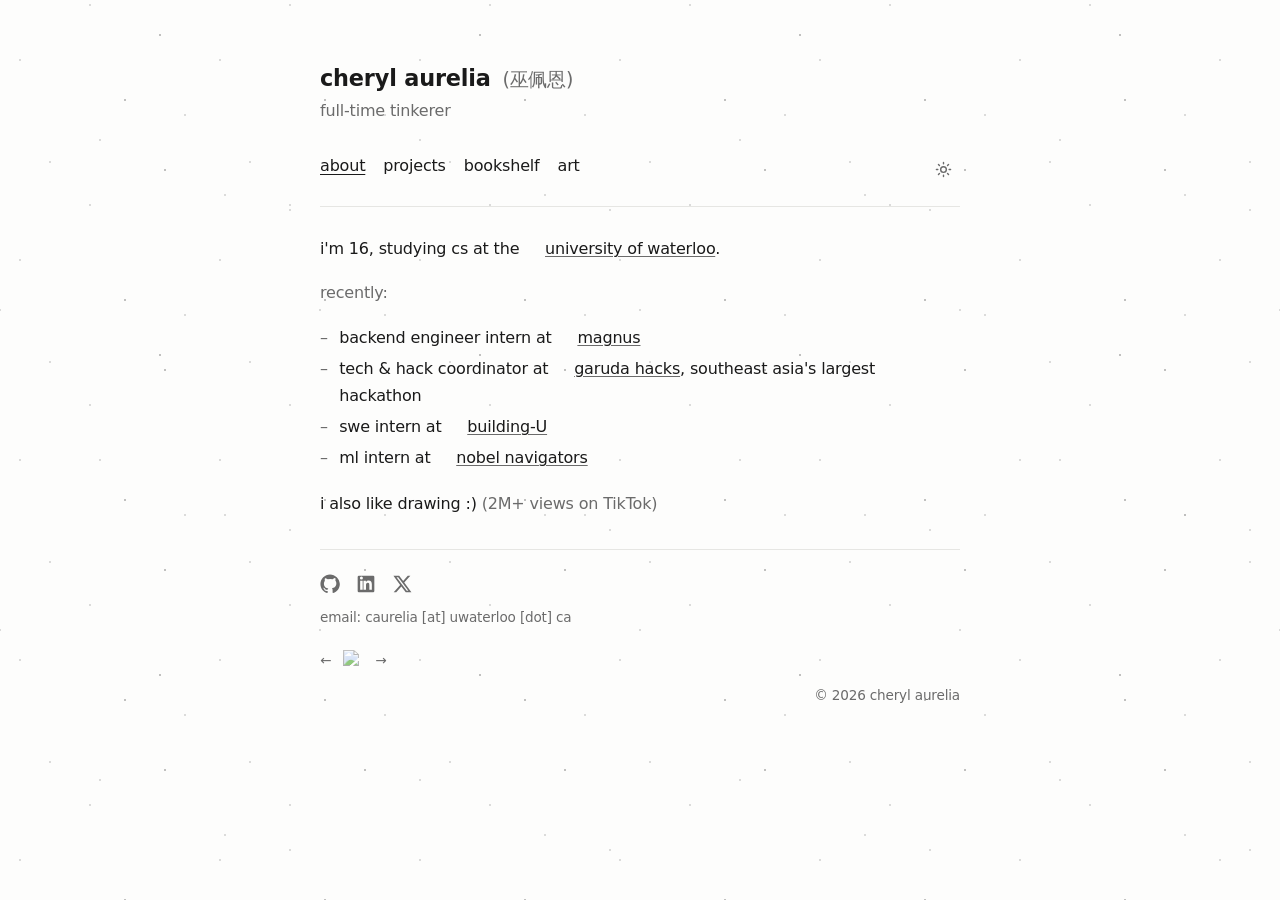
==== index.html @ ae80e00c "remove blog, add art" ====
<!doctype html>
<html lang="en">
<head>
  <meta charset="utf-8">
  <meta name="viewport" content="width=device-width, initial-scale=1">
  <title>cheryl aurelia</title>
  <meta name="description" content="cheryl's personal website.">
  <link rel="icon" href="/favicon.svg" type="image/svg+xml">
  <link rel="stylesheet" href="/style.css">
  <script>(function(){try{var t=localStorage.getItem('theme');if(t)document.documentElement.setAttribute('data-theme',t);}catch(e){}})();</script>
</head>
<body>
  <main class="wrap">
    <header>
      <h1>cheryl aurelia <span class="muted name-zh">(巫佩恩)</span></h1>
      <p class="tagline">full-time tinkerer</p>
    </header>

    <nav>
      <a href="/about" data-tab="about">about</a>
      <a href="/projects" data-tab="projects">projects</a>
      <a href="/bookshelf" data-tab="bookshelf">bookshelf</a>
      <a href="/art" data-tab="art">art</a>
      <button class="theme-toggle" type="button" aria-label="Toggle dark mode" title="Toggle theme">
        <svg class="sun" viewBox="0 0 24 24" fill="none" stroke="currentColor" stroke-width="2" stroke-linecap="round"><circle cx="12" cy="12" r="4"/><path d="M12 2v2M12 20v2M4.9 4.9l1.4 1.4M17.7 17.7l1.4 1.4M2 12h2M20 12h2M4.9 19.1l1.4-1.4M17.7 6.3l1.4-1.4"/></svg>
        <svg class="moon" viewBox="0 0 24 24" fill="currentColor"><path d="M21 12.8A9 9 0 1 1 11.2 3a7 7 0 0 0 9.8 9.8z"/></svg>
      </button>
    </nav>

    <!-- about -->
    <section data-panel="about">
      <p>i'm 16, studying cs at the <img class="inline-icon" src="https://uwaterloo.ca/profiles/uw_base_profile/themes/uw_fdsu_theme_resp/icon.svg" alt="" aria-hidden="true"><a href="https://uwaterloo.ca/">university of waterloo</a>.</p>

      <p> <span class="muted">recently:</span></p>
      <ul class="bullets">
        <li>backend engineer intern at <img class="inline-icon" src="https://www.magnusdigital.co.id/images/magnusnewlogo.jpg" alt="" aria-hidden="true"><a href="https://www.magnusdigital.co.id">magnus</a></li>
        <li>tech &amp; hack coordinator at <img class="inline-icon" src="https://www.garudahacks.com/icon.svg?icon.0082xu-u0vfq9.svg" alt="" aria-hidden="true"><a href="https://www.garudahacks.com">garuda hacks</a>, southeast asia's largest hackathon</li>
        <li>swe intern at <img class="inline-icon" src="https://building-u.com/wp-content/uploads/BUlogoA-150x150.png" alt="" aria-hidden="true"><a href="https://building-u.com">building-U</a></li>
        <li>ml intern at <img class="inline-icon" src="https://www.nobelnavigators.com/wp-content/uploads/2021/09/cropped-NE_Fav_512-192x192.jpg" alt="" aria-hidden="true"><a href="https://www.nobelnavigators.com">nobel navigators</a></li>
      </ul>

      <p>i also like drawing :) <span class="muted">(2M+ views on TikTok)</span> </p>
    </section>

    <!-- projects -->
    <section data-panel="projects" hidden>
      <div class="project">
        <a href="https://github.com/cherylaurelia/Carbon-Mail">carbon mail</a>
        <p class="desc">1st place @ dragon hacks 2.0 (jakarta intercultural school)</p>
      </div>
      <div class="project">
        <a href="https://tokenboard.sh">tokenboard</a>
        <p class="desc">a leaderboard for your agentic-coding usage</p>
      </div>
      <div class="project">
        <a href="https://yc-caveman.vercel.app/">a caveman's guide to yc</a>
        <p class="desc">a caveman's guide to yc startups</p>
      </div>
      <div class="project">
        <a href="https://github.com/cherylaurelia/ViSim">visim</a>
        <p class="desc">type in a physics concept and get back a visual simulation</p>
      </div>
    </section>

    <!-- books -->
    <section data-panel="bookshelf" hidden>
      <p class="list-intro"><span class="muted">books i'm reading or have read</span></p>
      <ul class="list">
        <li><span>Zero to One <span class="muted">— Peter Thiel</span></span></li>
        <li><span>The Hard Thing About Hard Things <span class="muted">— Ben Horowitz</span></span></li>
        <li><span>The Worlds I See <span class="muted">— Fei-Fei Li</span></span></li>
      </ul>
    </section>

    <!-- art -->
    <section data-panel="art" hidden>
      <p class="muted">coming soon :)</p>
    </section>

    <footer>
      <div class="socials">
        <a href="https://github.com/cherylaurelia" aria-label="GitHub" title="GitHub" target="_blank" rel="noopener">
          <svg viewBox="0 0 24 24" fill="currentColor"><path d="M12 .5C5.7.5.5 5.7.5 12c0 5.1 3.3 9.4 7.9 10.9.6.1.8-.2.8-.6v-2c-3.2.7-3.9-1.4-3.9-1.4-.5-1.3-1.3-1.7-1.3-1.7-1.1-.7.1-.7.1-.7 1.2.1 1.8 1.2 1.8 1.2 1 1.8 2.7 1.3 3.4 1 .1-.8.4-1.3.7-1.6-2.6-.3-5.3-1.3-5.3-5.8 0-1.3.5-2.3 1.2-3.1-.1-.3-.5-1.5.1-3.1 0 0 1-.3 3.3 1.2a11.5 11.5 0 0 1 6 0C17.3 4.5 18.3 4.8 18.3 4.8c.6 1.6.2 2.8.1 3.1.8.8 1.2 1.8 1.2 3.1 0 4.5-2.7 5.5-5.3 5.8.4.4.8 1.1.8 2.2v3.3c0 .4.2.7.8.6 4.6-1.5 7.9-5.8 7.9-10.9C23.5 5.7 18.3.5 12 .5z"/></svg>
        </a>
        <a href="https://www.linkedin.com/in/cheryl-aurelia" aria-label="LinkedIn" title="LinkedIn" target="_blank" rel="noopener">
          <svg viewBox="0 0 24 24" fill="currentColor"><path d="M20.5 2h-17A1.5 1.5 0 0 0 2 3.5v17A1.5 1.5 0 0 0 3.5 22h17a1.5 1.5 0 0 0 1.5-1.5v-17A1.5 1.5 0 0 0 20.5 2zM8 19H5V8h3v11zM6.5 6.7a1.8 1.8 0 1 1 0-3.6 1.8 1.8 0 0 1 0 3.6zM19 19h-3v-5.6c0-1.3 0-3-1.8-3S12 11.8 12 13.3V19H9V8h2.9v1.5h.1A3.2 3.2 0 0 1 15 7.8c3 0 4 2 4 4.6V19z"/></svg>
        </a>
        <a href="https://x.com/cherylaureliawu" aria-label="X" title="X" target="_blank" rel="noopener">
          <svg viewBox="0 0 24 24" fill="currentColor"><path d="M18.9 2H22l-7.3 8.3L23.3 22h-6.8l-5.3-7-6.1 7H2l7.8-8.9L1.7 2h6.9l4.8 6.4L18.9 2zm-1.2 18h1.9L7.4 4H5.4l12.3 16z"/></svg>
        </a>
      </div>
      <p class="email">email: caurelia [at] uwaterloo [dot] ca</p>
      <div class="webring">
        <a href="https://cs.uwatering.com/#https://cherylaurelia.com?nav=prev" title="previous site">←</a>
        <a class="ring-icon" href="https://cs.uwatering.com/#https://cherylaurelia.com" title="CS Webring"><img src="https://cs.uwatering.com/icon.black.svg" alt="CS Webring"></a>
        <a href="https://cs.uwatering.com/#https://cherylaurelia.com?nav=next" title="next site">→</a>
      </div>
      <p class="copyright">© <span id="year"></span> cheryl aurelia</p>
    </footer>
  </main>
  <script src="/theme.js"></script>
 <script data-goatcounter="https://cherylaurelia.goatcounter.com/count" async src="//gc.zgo.at/count.js"></script>
</body>
</html>
---- style.css ----
:root {
  --bg: #fdfdfc;
  --fg: #1a1a1a;
  --muted: #6b6b6b;
  --accent: #2b5cff;
  --border: #e6e6e3;
  --maxw: 640px;
  --star: rgba(0, 0, 0, 0.45);
}

:root[data-theme="dark"],
:root.dark {
  --bg: #111110;
  --fg: #e8e8e6;
  --muted: #9a9a96;
  --accent: #7aa2ff;
  --border: #2a2a28;
  --star: rgba(255, 255, 255, 0.85);
}

@media (prefers-color-scheme: dark) {
  :root:not([data-theme="light"]) {
    --bg: #111110;
    --fg: #e8e8e6;
    --muted: #9a9a96;
    --accent: #7aa2ff;
    --border: #2a2a28;
    --star: rgba(255, 255, 255, 0.85);
  }
}

* { box-sizing: border-box; }

html { -webkit-text-size-adjust: 100%; }

body {
  background: var(--bg);
  color: var(--fg);
  font-family: -apple-system, BlinkMacSystemFont, "SF Pro Text", "Segoe UI",
    system-ui, Roboto, Helvetica, Arial, sans-serif;
  font-size: 16px;
  line-height: 1.7;
  letter-spacing: -0.011em;
  margin: 0;
  padding: 0 20px;
  -webkit-font-smoothing: antialiased;
  text-rendering: optimizeLegibility;
  transition: background-color 0.2s ease, color 0.2s ease;
}

body::before,
body::after {
  content: "";
  position: fixed;
  inset: -60px; 
  z-index: 0;
  pointer-events: none;
  background-repeat: repeat;
  transition: transform 0.5s ease-out;
}
body::before {
  transform: translate(calc(var(--px, 0) * -10px), calc(var(--py, 0) * -10px));
  background-image:
    radial-gradient(1.5px 1.5px at 25px 30px, var(--star), transparent),
    radial-gradient(1px 1px at 80px 120px, var(--star), transparent),
    radial-gradient(1px 1px at 150px 65px, var(--star), transparent),
    radial-gradient(1.5px 1.5px at 185px 160px, var(--star), transparent),
    radial-gradient(1px 1px at 110px 22px, var(--star), transparent),
    radial-gradient(1px 1px at 45px 175px, var(--star), transparent);
  background-size: 200px 200px;
  animation: twinkle 4s ease-in-out infinite;
}
body::after {
  transform: translate(calc(var(--px, 0) * -22px), calc(var(--py, 0) * -22px));
  background-image:
    radial-gradient(1px 1px at 60px 50px, var(--star), transparent),
    radial-gradient(1.5px 1.5px at 220px 95px, var(--star), transparent),
    radial-gradient(1px 1px at 160px 200px, var(--star), transparent),
    radial-gradient(1px 1px at 285px 255px, var(--star), transparent),
    radial-gradient(1px 1px at 30px 270px, var(--star), transparent);
  background-size: 320px 320px;
  animation: twinkle 6s ease-in-out infinite 1.5s;
}
@keyframes twinkle {
  0%, 100% { opacity: 0.25; }
  50% { opacity: 0.7; }
}
@media (prefers-reduced-motion: reduce) {
  body::before, body::after { animation: none; opacity: 0.28; }
}

.wrap {
  position: relative;
  z-index: 1;
  max-width: var(--maxw);
  margin: 0 auto;
  padding: 64px 0 96px;
}

a {
  color: inherit;
  text-decoration: underline;
  text-underline-offset: 2px;
  text-decoration-thickness: 0.5px;
  text-decoration-color: var(--muted);
}
a:hover { color: var(--muted); }

h1, h2, h3 {
  font-weight: 600;
  line-height: 1.3;
}
h1 { font-size: 1.4rem; margin: 0 0 4px; }
h2 { font-size: 1.05rem; margin: 40px 0 12px; }
[data-panel] > :first-child { margin-top: 0; }

.tagline { color: var(--muted); margin: 0 0 28px; }

nav {
  display: flex;
  flex-wrap: wrap;
  gap: 18px;
  margin-bottom: 28px;
  padding-bottom: 20px;
  border-bottom: 1px solid var(--border);
}
nav a {
  color: var(--fg);
  text-decoration: none;
}
nav a.active { text-decoration: underline; text-underline-offset: 3px; }
nav a:hover { color: var(--muted); }

.theme-toggle {
  margin-left: auto;
  background: none;
  border: none;
  color: var(--muted);
  width: 34px;
  height: 34px;
  display: inline-flex;
  align-items: center;
  justify-content: center;
  cursor: pointer;
  padding: 0;
  transition: color 0.2s ease;
}
.theme-toggle:hover { color: var(--fg); }
.theme-toggle svg { width: 17px; height: 17px; display: block; }

.theme-toggle .moon { display: none; }
:root[data-theme="dark"] .theme-toggle .moon,
:root.dark .theme-toggle .moon { display: block; }
:root[data-theme="dark"] .theme-toggle .sun,
:root.dark .theme-toggle .sun { display: none; }
@media (prefers-color-scheme: dark) {
  :root:not([data-theme="light"]) .theme-toggle .moon { display: block; }
  :root:not([data-theme="light"]) .theme-toggle .sun { display: none; }
}

.socials {
  display: flex;
  gap: 16px;
  margin: 24px 0 0;
}
.socials a {
  color: var(--muted);
  display: inline-flex;
  text-decoration: none;
}
.socials a:hover { color: var(--accent); }
.socials svg { width: 20px; height: 20px; display: block; }

.list { list-style: none; padding: 0; margin: 0; }

[data-panel] > .list:first-child { margin-top: -28px; margin-bottom: -28px; }
.list li {
  display: flex;
  justify-content: space-between;
  align-items: baseline;
  gap: 16px;
  padding: 11px 0;
  border-bottom: 1px solid var(--border);
}
.list li:last-child { border-bottom: none; }
.list .date { color: var(--muted); white-space: nowrap; font-size: 0.85rem; }

.post .back {
  display: inline-block;
  color: var(--muted);
  text-decoration: none;
  font-size: 0.9rem;
  margin-bottom: 8px;
}
.post .back:hover { color: var(--fg); }
.post h2 { margin-top: 12px; }
.post-date { color: var(--muted); font-size: 0.85rem; margin: 0 0 24px; }

.project { padding: 14px 0; border-bottom: 1px solid var(--border); }
.project:last-child { border-bottom: none; }
.project .desc { color: var(--muted); margin: 2px 0 0; }

.ama-item { margin: 0 0 24px; }
.ama-item .q { font-weight: 600; margin: 0 0 4px; }
.ama-item .a { color: var(--muted); margin: 0; }

p { margin: 0 0 16px; }

.list-intro { margin: 0 0 8px; }

.muted { color: var(--muted); }

.name-zh {
  font-size: 0.85em;
  font-weight: 400;
  margin-left: 4px;
}

.bullets {
  margin: 4px 0 16px;
  padding-left: 1.2em;
  list-style: none;
}
.bullets li {
  position: relative;
  padding: 2px 0;
}
.bullets li::before {
  content: "–";
  position: absolute;
  left: -1.2em;
  color: var(--muted);
}

.inline-icon {
  height: 1em;
  width: 1em;
  vertical-align: -0.15em;
  margin-right: 0.3em;
  border-radius: 3px;
}

footer {
  margin-top: 32px;
  padding-top: 24px;
  border-top: 1px solid var(--border);
  color: var(--muted);
  font-size: 0.85rem;
}
footer .socials { margin: 0 0 12px; }
.email { margin: 0 0 20px; }
.copyright { text-align: right; }
.webring {
  display: flex;
  align-items: center;
  gap: 12px;
  flex-wrap: wrap;
  margin-bottom: 12px;
}
.webring .label { color: var(--fg); }
.webring a { text-decoration: none; }
.ring-icon { display: inline-flex; }
.ring-icon img { width: 20px; height: 20px; opacity: 0.65; display: block; }
.ring-icon:hover img { opacity: 1; }

:root[data-theme="dark"] .ring-icon img,
:root.dark .ring-icon img { filter: invert(1); }
@media (prefers-color-scheme: dark) {
  :root:not([data-theme="light"]) .ring-icon img { filter: invert(1); }
}
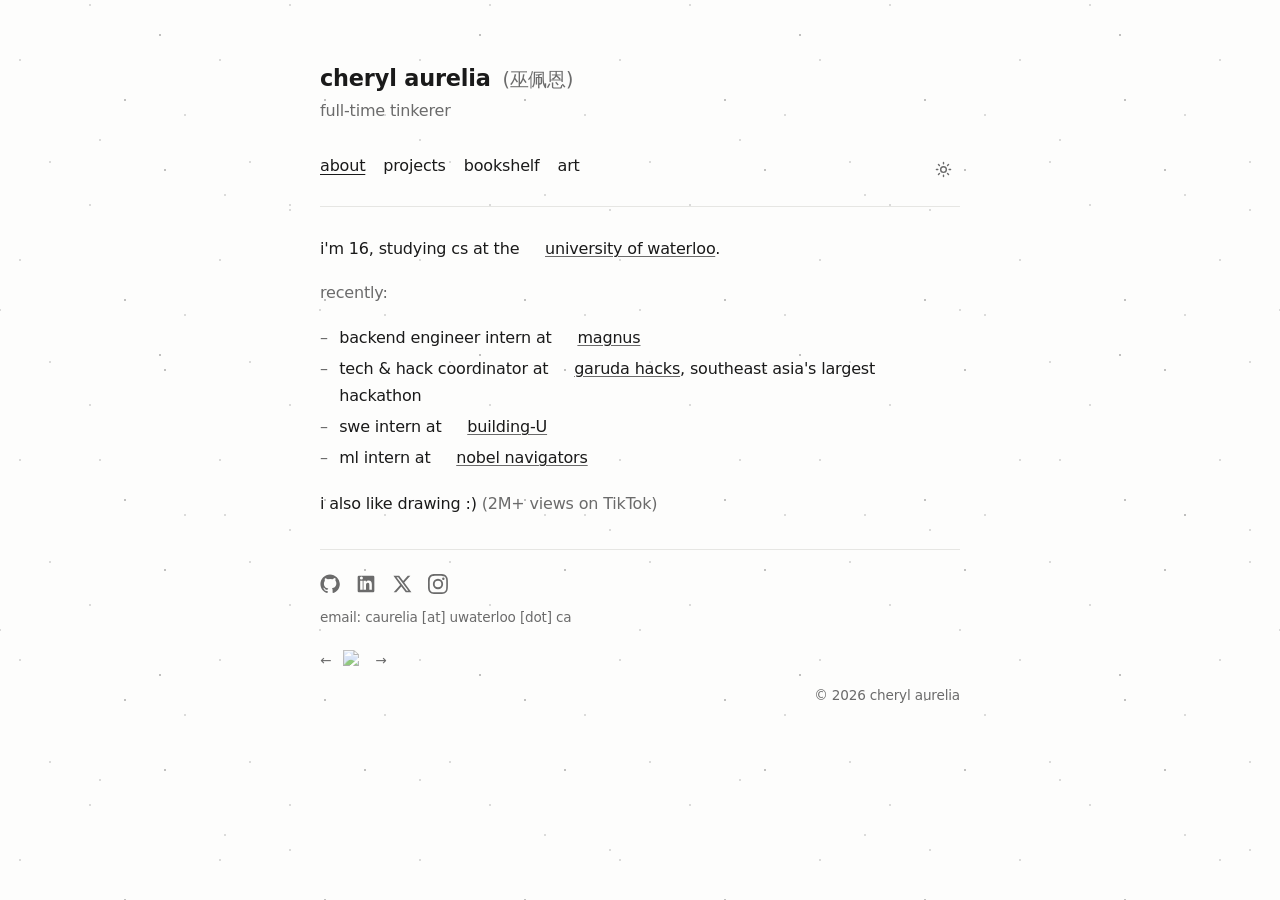
==== commit 8c05c247: "Add Instagram link to footer socials" ====
--- a/index.html
+++ b/index.html
@@ -74,7 +74,7 @@
 
     <!-- art -->
     <section data-panel="art" hidden>
-      <p class="muted">coming soon :)</p>
+      <p class="muted">coming soon</p>
     </section>
 
     <footer>
@@ -87,6 +87,9 @@
         </a>
         <a href="https://x.com/cherylaureliawu" aria-label="X" title="X" target="_blank" rel="noopener">
           <svg viewBox="0 0 24 24" fill="currentColor"><path d="M18.9 2H22l-7.3 8.3L23.3 22h-6.8l-5.3-7-6.1 7H2l7.8-8.9L1.7 2h6.9l4.8 6.4L18.9 2zm-1.2 18h1.9L7.4 4H5.4l12.3 16z"/></svg>
+        </a>
+        <a href="https://www.instagram.com/cherylaurelia__" aria-label="Instagram" title="Instagram" target="_blank" rel="noopener">
+          <svg viewBox="0 0 24 24" fill="currentColor"><path d="M12 2.2c3.2 0 3.6 0 4.9.1 1.2.1 1.8.2 2.2.4.6.2 1 .5 1.4.9.4.4.7.8.9 1.4.2.4.4 1 .4 2.2.1 1.3.1 1.7.1 4.9s0 3.6-.1 4.9c-.1 1.2-.2 1.8-.4 2.2-.2.6-.5 1-.9 1.4-.4.4-.8.7-1.4.9-.4.2-1 .4-2.2.4-1.3.1-1.7.1-4.9.1s-3.6 0-4.9-.1c-1.2-.1-1.8-.2-2.2-.4-.6-.2-1-.5-1.4-.9-.4-.4-.7-.8-.9-1.4-.2-.4-.4-1-.4-2.2-.1-1.3-.1-1.7-.1-4.9s0-3.6.1-4.9c.1-1.2.2-1.8.4-2.2.2-.6.5-1 .9-1.4.4-.4.8-.7 1.4-.9.4-.2 1-.4 2.2-.4 1.3-.1 1.7-.1 4.9-.1zM12 0C8.7 0 8.3 0 7 .1 5.8.2 4.9.4 4.1.7c-.8.3-1.5.8-2.2 1.4C1.3 2.8.8 3.5.5 4.3.2 5.1 0 6 0 7.2c-.1 1.3-.1 1.7-.1 4.8s0 3.5.1 4.8c.1 1.3.3 2.1.6 2.9.3.8.8 1.5 1.4 2.2.7.7 1.4 1.1 2.2 1.4.8.3 1.7.5 2.9.6 1.3.1 1.7.1 4.8.1s3.5 0 4.8-.1c1.3-.1 2.1-.3 2.9-.6.8-.3 1.5-.8 2.2-1.4.7-.7 1.1-1.4 1.4-2.2.3-.8.5-1.7.6-2.9.1-1.3.1-1.7.1-4.8s0-3.5-.1-4.8c-.1-1.3-.3-2.1-.6-2.9-.3-.8-.8-1.5-1.4-2.2-.7-.7-1.4-1.1-2.2-1.4-.8-.3-1.7-.5-2.9-.6C15.6 0 15.2 0 12 0zm0 5.8a6.2 6.2 0 1 0 0 12.4 6.2 6.2 0 0 0 0-12.4zM12 16a4 4 0 1 1 0-8 4 4 0 0 1 0 8zm6.4-11.8a1.4 1.4 0 1 0 0 2.9 1.4 1.4 0 0 0 0-2.9z"/></svg>
         </a>
       </div>
       <p class="email">email: caurelia [at] uwaterloo [dot] ca</p>
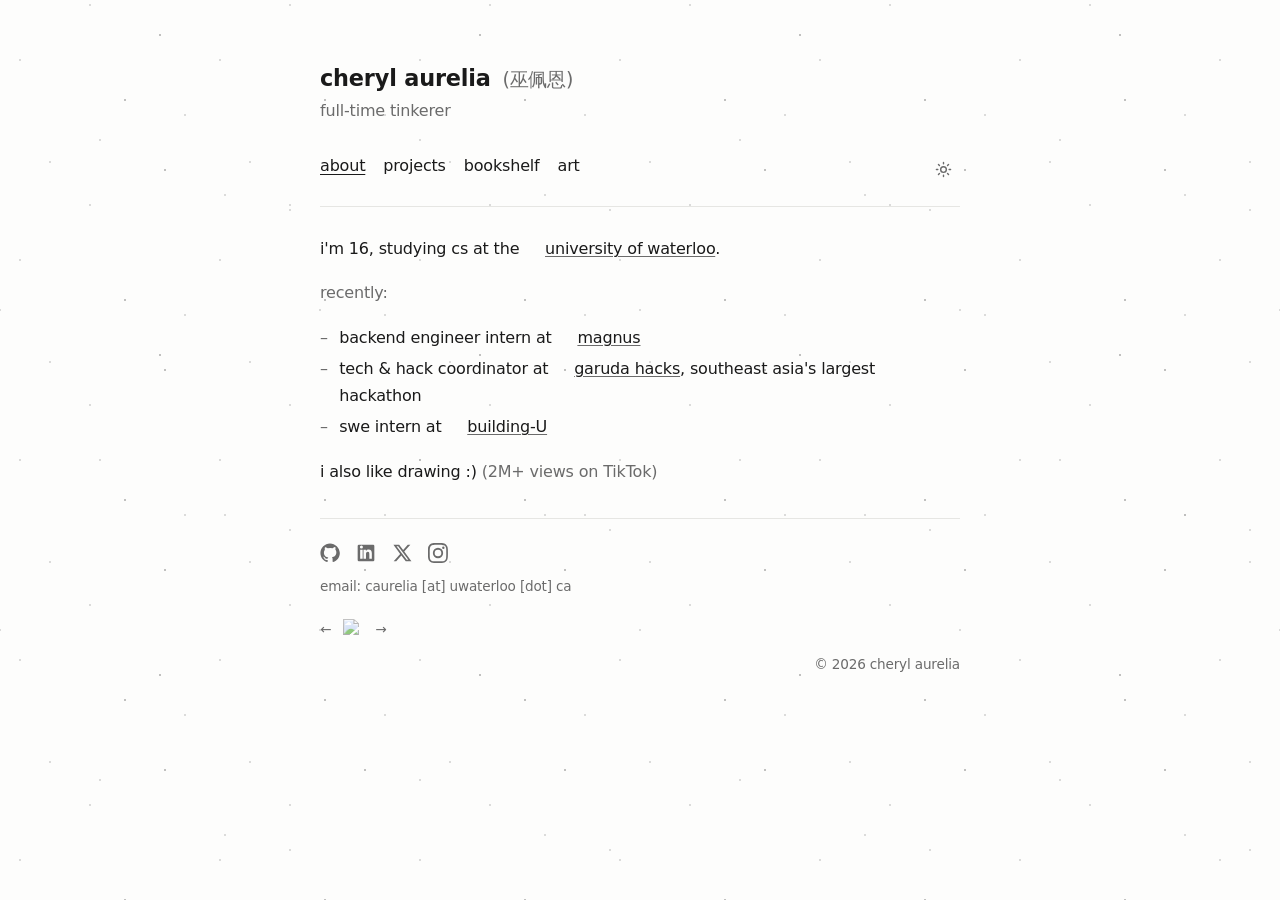
==== commit 7eb8e71f: "Remove ML intern entry from experience list" ====
--- a/index.html
+++ b/index.html
@@ -36,7 +36,6 @@
         <li>backend engineer intern at <img class="inline-icon" src="https://www.magnusdigital.co.id/images/magnusnewlogo.jpg" alt="" aria-hidden="true"><a href="https://www.magnusdigital.co.id">magnus</a></li>
         <li>tech &amp; hack coordinator at <img class="inline-icon" src="https://www.garudahacks.com/icon.svg?icon.0082xu-u0vfq9.svg" alt="" aria-hidden="true"><a href="https://www.garudahacks.com">garuda hacks</a>, southeast asia's largest hackathon</li>
         <li>swe intern at <img class="inline-icon" src="https://building-u.com/wp-content/uploads/BUlogoA-150x150.png" alt="" aria-hidden="true"><a href="https://building-u.com">building-U</a></li>
-        <li>ml intern at <img class="inline-icon" src="https://www.nobelnavigators.com/wp-content/uploads/2021/09/cropped-NE_Fav_512-192x192.jpg" alt="" aria-hidden="true"><a href="https://www.nobelnavigators.com">nobel navigators</a></li>
       </ul>
 
       <p>i also like drawing :) <span class="muted">(2M+ views on TikTok)</span> </p>
